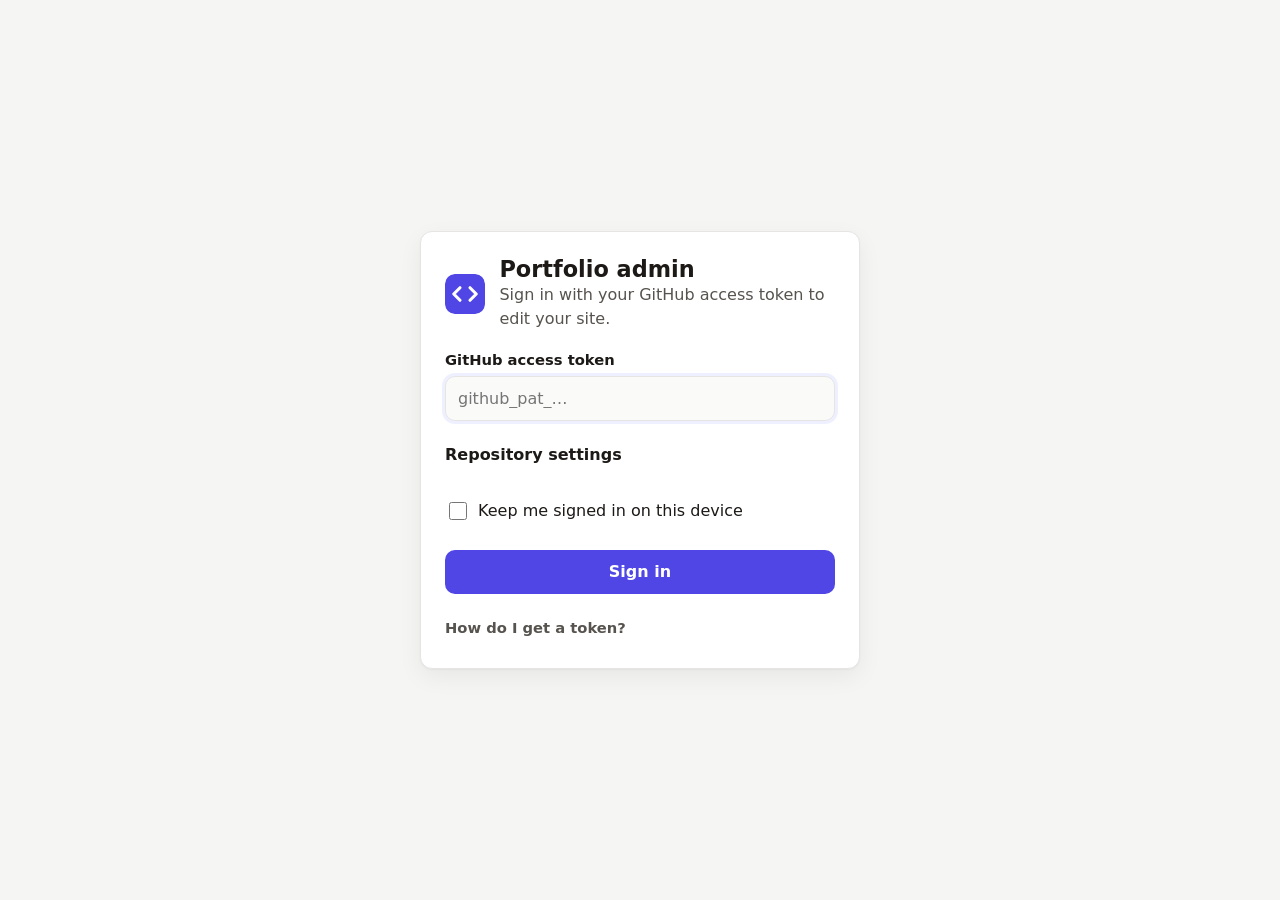
==== admin/index.html @ ec69fffa "Portfolio site with admin panel" ====
<!doctype html>
<html lang="en">
<head>
  <meta charset="utf-8">
  <meta name="viewport" content="width=device-width, initial-scale=1">
  <meta name="robots" content="noindex, nofollow">
  <meta name="referrer" content="no-referrer">
  <meta http-equiv="Content-Security-Policy" content="default-src 'self'; connect-src https://api.github.com; img-src 'self' data: blob: https:; script-src 'self'; style-src 'self'; base-uri 'none'; form-action 'none'; object-src 'none'">
  <title>Portfolio Admin</title>
  <link rel="icon" href="../assets/favicon.svg" type="image/svg+xml">
  <link rel="stylesheet" href="admin.css">
  <script src="admin.js" defer></script>
</head>
<body>
  <!-- Login -->
  <main class="login" id="login-view">
    <form class="card login-card" id="login-form" novalidate>
      <div class="login-head">
        <img src="../assets/favicon.svg" alt="" width="40" height="40">
        <div>
          <h1>Portfolio admin</h1>
          <p class="muted">Sign in with your GitHub access token to edit your site.</p>
        </div>
      </div>

      <label class="field">
        <span>GitHub access token</span>
        <input type="password" id="login-token" autocomplete="current-password" spellcheck="false" required placeholder="github_pat_…">
      </label>

      <details class="repo-settings" id="repo-settings">
        <summary>Repository settings</summary>
        <div class="grid-2">
          <label class="field"><span>GitHub username</span><input id="login-owner" spellcheck="false" required></label>
          <label class="field"><span>Repository</span><input id="login-repo" spellcheck="false" required></label>
        </div>
        <label class="field"><span>Branch</span><input id="login-branch" spellcheck="false" required></label>
      </details>

      <label class="check"><input type="checkbox" id="login-remember"> Keep me signed in on this device</label>

      <p class="form-error" id="login-error" role="alert" hidden></p>
      <button class="btn btn-primary btn-block" type="submit" id="login-submit">Sign in</button>

      <details class="help">
        <summary>How do I get a token?</summary>
        <ol>
          <li>Open <a href="https://github.com/settings/personal-access-tokens/new" target="_blank" rel="noopener noreferrer">GitHub → New fine-grained token</a>.</li>
          <li>Name it “Portfolio admin” and pick an expiration.</li>
          <li>Under <b>Repository access</b>, choose <b>Only select repositories</b> and pick your portfolio repo.</li>
          <li>Under <b>Permissions → Repository permissions</b>, set <b>Contents</b> to <b>Read and write</b>.</li>
          <li>Click <b>Generate token</b>, copy it, and paste it above. Keep it private: anyone with it can edit your site.</li>
        </ol>
      </details>
    </form>
  </main>

  <!-- Editor -->
  <div class="app" id="app-view" hidden>
    <header class="topbar">
      <div class="topbar-title">
        <strong>Portfolio admin</strong>
        <span class="status" id="status" aria-live="polite"></span>
      </div>
      <div class="topbar-actions">
        <a class="btn btn-ghost" href="../" target="_blank" rel="noopener">View site</a>
        <button class="btn btn-ghost" type="button" id="logout">Sign out</button>
        <button class="btn btn-primary" type="button" id="save" disabled>Save &amp; publish</button>
      </div>
    </header>

    <div class="layout">
      <nav class="tabs" aria-label="Sections" role="tablist">
        <button role="tab" data-tab="profile" aria-selected="true">Profile</button>
        <button role="tab" data-tab="links" aria-selected="false">Links</button>
        <button role="tab" data-tab="skills" aria-selected="false">Skills</button>
        <button role="tab" data-tab="projects" aria-selected="false">Projects</button>
        <button role="tab" data-tab="experience" aria-selected="false">Experience</button>
      </nav>
      <main class="panel" id="panel" role="tabpanel"></main>
    </div>
  </div>

  <div class="toast" id="toast" role="status" hidden></div>
</body>
</html>
---- admin/admin.css ----
:root {
  --bg: #f5f5f4;
  --surface: #ffffff;
  --surface-2: #fafaf9;
  --text: #1c1917;
  --muted: #57534e;
  --border: #e7e5e4;
  --accent: #4f46e5;
  --accent-strong: #4338ca;
  --accent-soft: #eef0ff;
  --on-accent: #ffffff;
  --danger: #b91c1c;
  --danger-soft: #fef2f2;
  --success: #15803d;
  --radius: 12px;
  --shadow: 0 1px 2px rgb(0 0 0 / 0.04), 0 8px 24px rgb(0 0 0 / 0.06);
  --font: ui-sans-serif, system-ui, -apple-system, "Segoe UI", Roboto, "Helvetica Neue", Arial, sans-serif;
  color-scheme: light;
}

@media (prefers-color-scheme: dark) {
  :root {
    --bg: #0f1115;
    --surface: #171a21;
    --surface-2: #13161c;
    --text: #e8e8ea;
    --muted: #a0a3ab;
    --border: #2a2e38;
    --accent: #8b8cf8;
    --accent-strong: #a5a6fb;
    --accent-soft: #1e2040;
    --on-accent: #0f1115;
    --danger: #f87171;
    --danger-soft: #2a1414;
    --success: #4ade80;
    --shadow: 0 1px 2px rgb(0 0 0 / 0.3), 0 8px 24px rgb(0 0 0 / 0.3);
    color-scheme: dark;
  }
}

*, *::before, *::after { box-sizing: border-box; }
[hidden] { display: none !important; }

body {
  margin: 0;
  background: var(--bg);
  color: var(--text);
  font-family: var(--font);
  font-size: 1rem;
  line-height: 1.5;
}

h1, h2, h3 { margin: 0; line-height: 1.2; }
a { color: var(--accent); }
.muted { color: var(--muted); margin: 0; }
:focus-visible { outline: 3px solid var(--accent); outline-offset: 2px; }

.card {
  background: var(--surface);
  border: 1px solid var(--border);
  border-radius: var(--radius);
  box-shadow: var(--shadow);
}

/* Buttons */
.btn {
  display: inline-flex;
  align-items: center;
  justify-content: center;
  gap: 0.4rem;
  min-height: 44px;
  padding: 0.55rem 1rem;
  border-radius: 10px;
  border: 1px solid transparent;
  font: inherit;
  font-weight: 600;
  text-decoration: none;
  cursor: pointer;
  white-space: nowrap;
}
.btn:disabled { opacity: 0.5; cursor: not-allowed; }
.btn-primary { background: var(--accent); color: var(--on-accent); }
.btn-primary:not(:disabled):hover { background: var(--accent-strong); }
.btn-ghost { background: var(--surface); border-color: var(--border); color: var(--text); }
.btn-ghost:hover { border-color: var(--accent); color: var(--accent); }
.btn-danger { background: transparent; border-color: var(--border); color: var(--danger); }
.btn-danger:hover { background: var(--danger-soft); border-color: var(--danger); }
.btn-sm { min-height: 36px; padding: 0.3rem 0.7rem; font-size: 0.9rem; }
.btn-icon { min-width: 36px; padding: 0.3rem; }
.btn-block { width: 100%; }

/* Forms */
.field { display: grid; gap: 0.35rem; }
.field > span { font-weight: 600; font-size: 0.92rem; }
.field small { color: var(--muted); font-size: 0.85rem; }

input:not([type="checkbox"]):not([type="file"]), textarea {
  width: 100%;
  min-height: 44px;
  padding: 0.6rem 0.75rem;
  border: 1px solid var(--border);
  border-radius: 10px;
  background: var(--surface-2);
  color: var(--text);
  font: inherit;
}
textarea { min-height: 120px; resize: vertical; }
input:focus, textarea:focus { outline: none; border-color: var(--accent); box-shadow: 0 0 0 3px var(--accent-soft); }

.check { display: flex; align-items: center; gap: 0.5rem; min-height: 44px; }
.check input { width: 18px; height: 18px; accent-color: var(--accent); }

.grid-2 { display: grid; gap: 1rem; }
@media (min-width: 640px) { .grid-2 { grid-template-columns: 1fr 1fr; } }

.form-error {
  margin: 0;
  padding: 0.7rem 0.9rem;
  border-radius: 10px;
  background: var(--danger-soft);
  color: var(--danger);
  font-size: 0.92rem;
}

/* Login */
.login {
  min-height: 100vh;
  min-height: 100dvh;
  display: grid;
  place-items: center;
  padding: 1rem;
}
.login-card {
  width: 100%;
  max-width: 440px;
  padding: 1.5rem;
  display: grid;
  gap: 1.1rem;
}
.login-head { display: flex; gap: 0.9rem; align-items: center; }
.login-head h1 { font-size: 1.4rem; }
.login-head img { flex: none; border-radius: 10px; }

details > summary { cursor: pointer; font-weight: 600; min-height: 32px; display: flex; align-items: center; }
.repo-settings { display: grid; gap: 1rem; }
.repo-settings[open] > summary { margin-bottom: 0.75rem; }
.repo-settings > .grid-2 { margin-bottom: 1rem; }
.help { font-size: 0.92rem; color: var(--muted); }
.help ol { padding-left: 1.2rem; margin: 0.5rem 0 0; display: grid; gap: 0.35rem; }

/* App shell */
.topbar {
  position: sticky;
  top: 0;
  z-index: 10;
  display: flex;
  flex-wrap: wrap;
  align-items: center;
  justify-content: space-between;
  gap: 0.75rem;
  padding: 0.75rem 1rem;
  background: var(--surface);
  border-bottom: 1px solid var(--border);
}
.topbar-title { display: flex; flex-direction: column; min-width: 0; }
.status { font-size: 0.85rem; color: var(--muted); }
.status.is-dirty { color: var(--accent); font-weight: 600; }
.topbar-actions { display: flex; flex-wrap: wrap; gap: 0.5rem; }

.layout {
  max-width: 1100px;
  margin: 0 auto;
  padding: 1rem;
  display: grid;
  gap: 1rem;
}

.tabs {
  display: flex;
  gap: 0.25rem;
  overflow-x: auto;
  scrollbar-width: none;
  padding-bottom: 2px;
}
.tabs button {
  flex: none;
  min-height: 44px;
  padding: 0.5rem 1rem;
  border: 1px solid transparent;
  border-radius: 10px;
  background: transparent;
  color: var(--muted);
  font: inherit;
  font-weight: 600;
  cursor: pointer;
  text-align: left;
}
.tabs button:hover { color: var(--text); background: var(--surface); }
.tabs button[aria-selected="true"] { background: var(--surface); color: var(--accent); border-color: var(--border); }

@media (min-width: 860px) {
  .layout { grid-template-columns: 200px 1fr; align-items: start; padding: 1.5rem; }
  .tabs { flex-direction: column; position: sticky; top: 90px; }
}

.panel { display: grid; gap: 1rem; min-width: 0; }
.panel-head { display: flex; flex-wrap: wrap; align-items: center; justify-content: space-between; gap: 0.75rem; }
.panel-head h2 { font-size: 1.35rem; }
.section-card { padding: 1.25rem; display: grid; gap: 1rem; }

/* Photo / image picker */
.image-picker { display: flex; flex-wrap: wrap; align-items: center; gap: 1rem; }
.image-preview {
  width: 120px;
  height: 120px;
  border-radius: 12px;
  object-fit: cover;
  background: var(--surface-2);
  border: 1px solid var(--border);
  display: grid;
  place-items: center;
  color: var(--muted);
  font-size: 0.8rem;
  text-align: center;
}
.image-preview.round { border-radius: 50%; }
.image-preview.wide { width: 192px; height: 120px; }
.image-actions { display: flex; flex-wrap: wrap; gap: 0.5rem; }
.file-input { position: absolute; width: 1px; height: 1px; opacity: 0; }

/* Repeatable items */
.item {
  border: 1px solid var(--border);
  border-radius: var(--radius);
  background: var(--surface);
}
.item > summary {
  display: flex;
  align-items: center;
  gap: 0.5rem;
  padding: 0.75rem 1rem;
  list-style: none;
}
.item > summary::-webkit-details-marker { display: none; }
.item > summary::before { content: "▸"; color: var(--muted); transition: transform 0.15s ease; }
.item[open] > summary::before { transform: rotate(90deg); }
.item-title { flex: 1; min-width: 0; overflow: hidden; text-overflow: ellipsis; white-space: nowrap; }
.item-tools { display: flex; gap: 0.25rem; }
.item-body { padding: 0 1rem 1rem; display: grid; gap: 1rem; }

.link-row {
  display: grid;
  gap: 0.5rem;
  align-items: end;
  grid-template-columns: 1fr auto;
  grid-template-areas: "label del" "url url";
  padding-bottom: 1rem;
  border-bottom: 1px solid var(--border);
}
.link-row:last-child { padding-bottom: 0; border-bottom: 0; }
.lr-label { grid-area: label; }
.lr-url { grid-area: url; }
.lr-del { grid-area: del; }
@media (min-width: 640px) {
  .link-row { grid-template-columns: 180px 1fr auto; grid-template-areas: "label url del"; padding-bottom: 0; border-bottom: 0; }
}

/* Chips */
.chip-list { list-style: none; margin: 0; padding: 0; display: flex; flex-wrap: wrap; gap: 0.5rem; }
.chip-list:empty { display: none; }
.chip {
  display: inline-flex;
  align-items: center;
  gap: 0.25rem;
  padding: 0.25rem 0.35rem 0.25rem 0.8rem;
  border-radius: 999px;
  background: var(--accent-soft);
  color: var(--accent-strong);
  font-weight: 600;
}
.chip button {
  width: 28px;
  height: 28px;
  border: 0;
  border-radius: 50%;
  background: transparent;
  color: inherit;
  font-size: 1.1rem;
  line-height: 1;
  cursor: pointer;
}
.chip button:hover { background: var(--surface); }
.chip-add { display: flex; gap: 0.5rem; }

.empty { color: var(--muted); text-align: center; padding: 1.5rem; border: 1px dashed var(--border); border-radius: var(--radius); }

/* Toast */
.toast {
  position: fixed;
  left: 50%;
  bottom: 1rem;
  transform: translateX(-50%);
  z-index: 20;
  max-width: calc(100vw - 2rem);
  padding: 0.75rem 1rem;
  border-radius: 10px;
  background: var(--text);
  color: var(--bg);
  box-shadow: var(--shadow);
  font-weight: 500;
}
.toast.is-error { background: var(--danger); color: #fff; }
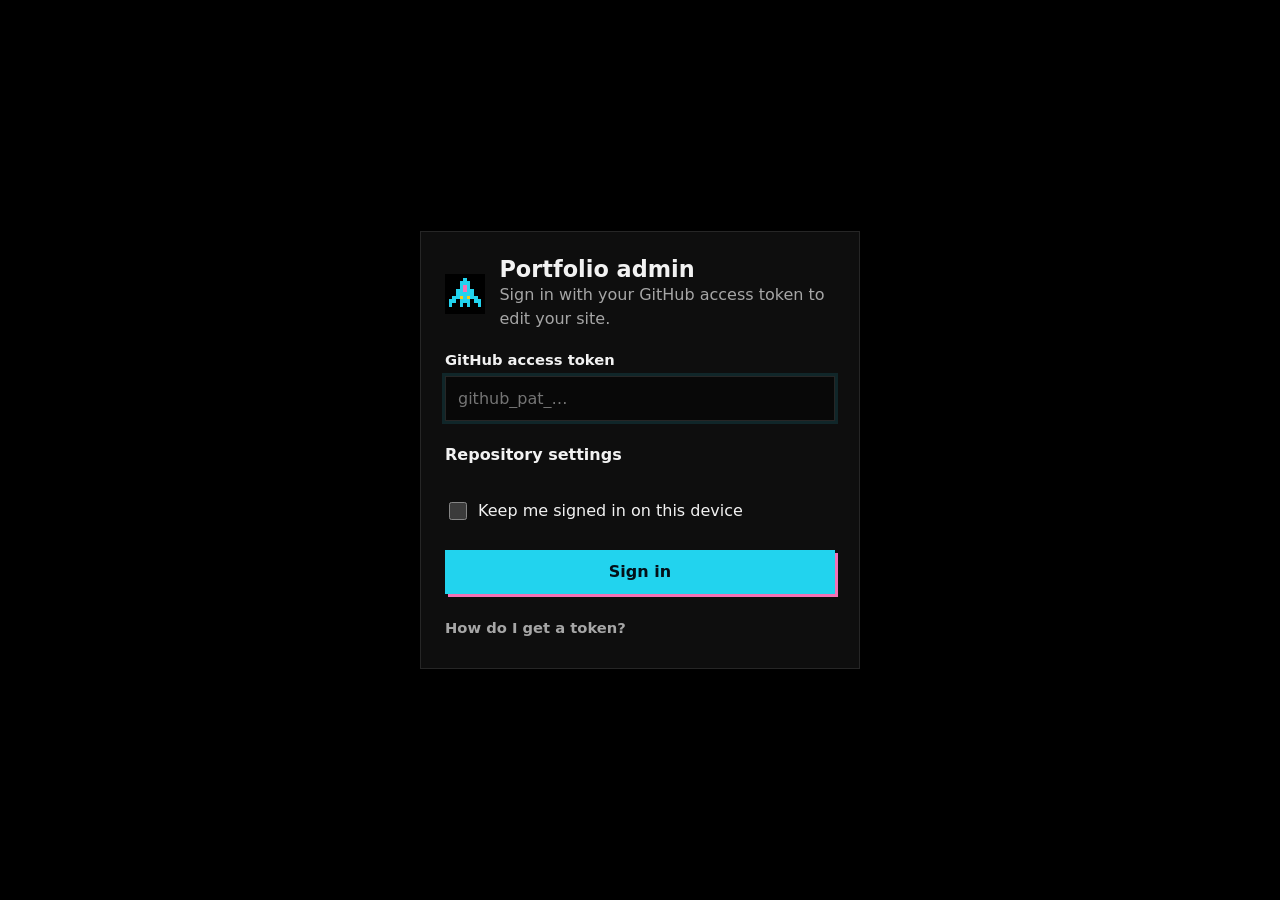
==== commit 09467421: "Header HUD without boxes (green/red game switch); visitor survey pop-up with Supabase storage and ad" ====
--- a/admin/index.html
+++ b/admin/index.html
@@ -5,7 +5,7 @@
   <meta name="viewport" content="width=device-width, initial-scale=1">
   <meta name="robots" content="noindex, nofollow">
   <meta name="referrer" content="no-referrer">
-  <meta http-equiv="Content-Security-Policy" content="default-src 'self'; connect-src https://api.github.com; img-src 'self' data: blob: https:; script-src 'self'; style-src 'self'; base-uri 'none'; form-action 'none'; object-src 'none'">
+  <meta http-equiv="Content-Security-Policy" content="default-src 'self'; connect-src https://api.github.com https://*.supabase.co; img-src 'self' data: blob: https:; script-src 'self'; style-src 'self'; base-uri 'none'; form-action 'none'; object-src 'none'">
   <title>Portfolio Admin</title>
   <link rel="icon" href="../assets/favicon.svg" type="image/svg+xml">
   <link rel="stylesheet" href="admin.css">
@@ -76,6 +76,9 @@
         <button role="tab" data-tab="skills" aria-selected="false">Skills</button>
         <button role="tab" data-tab="projects" aria-selected="false">Projects</button>
         <button role="tab" data-tab="experience" aria-selected="false">Experience</button>
+        <button role="tab" data-tab="education" aria-selected="false">Education</button>
+        <button role="tab" data-tab="certifications" aria-selected="false">Certifications</button>
+        <button role="tab" data-tab="survey" aria-selected="false">Survey</button>
       </nav>
       <main class="panel" id="panel" role="tabpanel"></main>
     </div>
--- a/admin/admin.css
+++ b/admin/admin.css
@@ -1,41 +1,23 @@
+/* Same palette as the public site: dark only, true black, square corners. */
 :root {
-  --bg: #f5f5f4;
-  --surface: #ffffff;
-  --surface-2: #fafaf9;
-  --text: #1c1917;
-  --muted: #57534e;
-  --border: #e7e5e4;
-  --accent: #4f46e5;
-  --accent-strong: #4338ca;
-  --accent-soft: #eef0ff;
-  --on-accent: #ffffff;
-  --danger: #b91c1c;
-  --danger-soft: #fef2f2;
-  --success: #15803d;
-  --radius: 12px;
-  --shadow: 0 1px 2px rgb(0 0 0 / 0.04), 0 8px 24px rgb(0 0 0 / 0.06);
+  --bg: #000000;
+  --surface: #0e0e0e;
+  --surface-2: #080808;
+  --text: #f2f2f2;
+  --muted: #a6a6a6;
+  --border: #262626;
+  --accent: #22d3ee;
+  --accent-strong: #67e8f9;
+  --accent-soft: rgb(34 211 238 / 0.12);
+  --accent-2: #f472b6;
+  --on-accent: #041018;
+  --danger: #f87171;
+  --danger-soft: #2a1414;
+  --success: #4ade80;
+  --radius: 0;
+  --shadow: 0 8px 24px rgb(0 0 0 / 0.5);
   --font: ui-sans-serif, system-ui, -apple-system, "Segoe UI", Roboto, "Helvetica Neue", Arial, sans-serif;
-  color-scheme: light;
-}
-
-@media (prefers-color-scheme: dark) {
-  :root {
-    --bg: #0f1115;
-    --surface: #171a21;
-    --surface-2: #13161c;
-    --text: #e8e8ea;
-    --muted: #a0a3ab;
-    --border: #2a2e38;
-    --accent: #8b8cf8;
-    --accent-strong: #a5a6fb;
-    --accent-soft: #1e2040;
-    --on-accent: #0f1115;
-    --danger: #f87171;
-    --danger-soft: #2a1414;
-    --success: #4ade80;
-    --shadow: 0 1px 2px rgb(0 0 0 / 0.3), 0 8px 24px rgb(0 0 0 / 0.3);
-    color-scheme: dark;
-  }
+  color-scheme: dark;
 }
 
 *, *::before, *::after { box-sizing: border-box; }
@@ -70,7 +52,7 @@
   gap: 0.4rem;
   min-height: 44px;
   padding: 0.55rem 1rem;
-  border-radius: 10px;
+  border-radius: var(--radius);
   border: 1px solid transparent;
   font: inherit;
   font-weight: 600;
@@ -79,7 +61,8 @@
   white-space: nowrap;
 }
 .btn:disabled { opacity: 0.5; cursor: not-allowed; }
-.btn-primary { background: var(--accent); color: var(--on-accent); }
+.btn-primary { background: var(--accent); color: var(--on-accent); box-shadow: 3px 3px 0 var(--accent-2); }
+.btn-primary:not(:disabled):active { transform: translate(3px, 3px); box-shadow: none; }
 .btn-primary:not(:disabled):hover { background: var(--accent-strong); }
 .btn-ghost { background: var(--surface); border-color: var(--border); color: var(--text); }
 .btn-ghost:hover { border-color: var(--accent); color: var(--accent); }
@@ -94,18 +77,40 @@
 .field > span { font-weight: 600; font-size: 0.92rem; }
 .field small { color: var(--muted); font-size: 0.85rem; }
 
-input:not([type="checkbox"]):not([type="file"]), textarea {
+input:not([type="checkbox"]):not([type="file"]), textarea, select {
   width: 100%;
   min-height: 44px;
   padding: 0.6rem 0.75rem;
   border: 1px solid var(--border);
-  border-radius: 10px;
+  border-radius: var(--radius);
   background: var(--surface-2);
   color: var(--text);
   font: inherit;
 }
 textarea { min-height: 120px; resize: vertical; }
-input:focus, textarea:focus { outline: none; border-color: var(--accent); box-shadow: 0 0 0 3px var(--accent-soft); }
+input:focus, textarea:focus, select:focus { outline: none; border-color: var(--accent); box-shadow: 0 0 0 3px var(--accent-soft); }
+select { cursor: pointer; }
+.code-field textarea { font-family: ui-monospace, "Cascadia Mono", Consolas, monospace; font-size: 0.88rem; }
+
+/* Project section builder */
+.sections-edit { display: grid; gap: 0.75rem; }
+.section-card {
+  display: grid;
+  gap: 0.85rem;
+  padding: 1rem;
+  border: 1px solid var(--border);
+  border-left: 3px solid var(--accent);
+  background: var(--surface-2);
+}
+.section-card-head { display: flex; align-items: center; justify-content: space-between; gap: 0.5rem; }
+.section-specific:empty { display: none; }
+.section-images { display: grid; gap: 1rem; }
+@media (min-width: 720px) {
+  .section-images.cols-2, .section-images.cols-4 { grid-template-columns: 1fr 1fr; }
+  .section-images.cols-3 { grid-template-columns: 1fr 1fr 1fr; }
+}
+.section-image { display: grid; gap: 0.5rem; align-content: start; }
+.section-image .image-preview.wide { width: 100%; max-width: 192px; }
 
 .check { display: flex; align-items: center; gap: 0.5rem; min-height: 44px; }
 .check input { width: 18px; height: 18px; accent-color: var(--accent); }
@@ -116,7 +121,7 @@
 .form-error {
   margin: 0;
   padding: 0.7rem 0.9rem;
-  border-radius: 10px;
+  border-radius: var(--radius);
   background: var(--danger-soft);
   color: var(--danger);
   font-size: 0.92rem;
@@ -139,7 +144,7 @@
 }
 .login-head { display: flex; gap: 0.9rem; align-items: center; }
 .login-head h1 { font-size: 1.4rem; }
-.login-head img { flex: none; border-radius: 10px; }
+.login-head img { flex: none; border-radius: var(--radius); }
 
 details > summary { cursor: pointer; font-weight: 600; min-height: 32px; display: flex; align-items: center; }
 .repo-settings { display: grid; gap: 1rem; }
@@ -187,7 +192,7 @@
   min-height: 44px;
   padding: 0.5rem 1rem;
   border: 1px solid transparent;
-  border-radius: 10px;
+  border-radius: var(--radius);
   background: transparent;
   color: var(--muted);
   font: inherit;
@@ -213,7 +218,7 @@
 .image-preview {
   width: 120px;
   height: 120px;
-  border-radius: 12px;
+  border-radius: var(--radius);
   object-fit: cover;
   background: var(--surface-2);
   border: 1px solid var(--border);
@@ -223,8 +228,28 @@
   font-size: 0.8rem;
   text-align: center;
 }
-.image-preview.round { border-radius: 50%; }
 .image-preview.wide { width: 192px; height: 120px; }
+.file-preview { display: grid; place-items: center; color: var(--accent); font-weight: 600; text-decoration: none; }
+.file-preview:hover { border-color: var(--accent); }
+
+/* Project gallery editor */
+.gallery-edit { display: grid; gap: 0.5rem; }
+.gallery-row {
+  display: grid;
+  grid-template-columns: 96px 1fr auto;
+  gap: 0.75rem;
+  align-items: center;
+  padding: 0.5rem;
+  border: 1px solid var(--border);
+  background: var(--surface-2);
+}
+.gallery-thumb { width: 96px; height: 64px; object-fit: cover; border: 1px solid var(--border); background: var(--surface); }
+@media (max-width: 520px) {
+  .gallery-row { grid-template-columns: 72px 1fr; }
+  .gallery-row .item-tools { grid-column: 1 / -1; justify-content: flex-end; }
+  .gallery-thumb { width: 72px; height: 48px; }
+}
+
 .image-actions { display: flex; flex-wrap: wrap; gap: 0.5rem; }
 .file-input { position: absolute; width: 1px; height: 1px; opacity: 0; }
 
@@ -273,7 +298,7 @@
   align-items: center;
   gap: 0.25rem;
   padding: 0.25rem 0.35rem 0.25rem 0.8rem;
-  border-radius: 999px;
+  border-radius: var(--radius);
   background: var(--accent-soft);
   color: var(--accent-strong);
   font-weight: 600;
@@ -282,7 +307,7 @@
   width: 28px;
   height: 28px;
   border: 0;
-  border-radius: 50%;
+  border-radius: var(--radius);
   background: transparent;
   color: inherit;
   font-size: 1.1rem;
@@ -293,6 +318,17 @@
 .chip-add { display: flex; gap: 0.5rem; }
 
 .empty { color: var(--muted); text-align: center; padding: 1.5rem; border: 1px dashed var(--border); border-radius: var(--radius); }
+
+/* Survey responses */
+.responses { display: grid; gap: 1rem; }
+.tally { margin-top: 0.5rem; }
+.tally .chip { padding: 0.3rem 0.7rem; font-weight: 600; }
+.table-wrap { overflow-x: auto; border: 1px solid var(--border); }
+.responses-table { width: 100%; border-collapse: collapse; font-size: 0.92rem; }
+.responses-table th, .responses-table td { padding: 0.6rem 0.75rem; text-align: left; border-bottom: 1px solid var(--border); vertical-align: middle; }
+.responses-table th { color: var(--muted); font-weight: 600; white-space: nowrap; background: var(--surface-2); }
+.responses-table tbody tr:last-child td { border-bottom: 0; }
+.responses-table td:first-child { white-space: nowrap; color: var(--muted); }
 
 /* Toast */
 .toast {
@@ -303,7 +339,7 @@
   z-index: 20;
   max-width: calc(100vw - 2rem);
   padding: 0.75rem 1rem;
-  border-radius: 10px;
+  border-radius: var(--radius);
   background: var(--text);
   color: var(--bg);
   box-shadow: var(--shadow);
